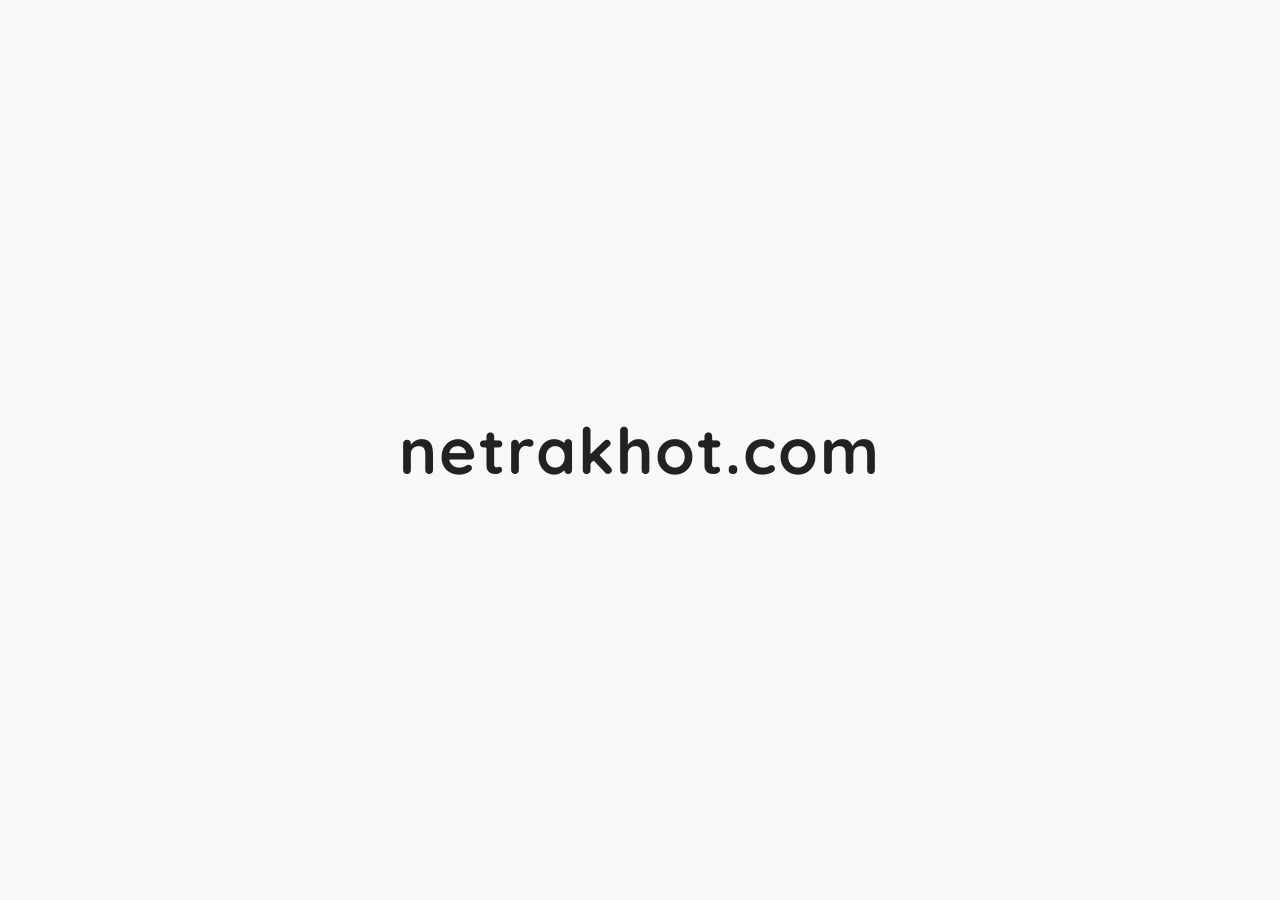
==== docs/index.html @ ef6ec87a "Site down temporarily" ====
<!DOCTYPE html>
<html lang="en">
<head>
<meta charset="UTF-8" />
<meta name="viewport" content="width=device-width, initial-scale=1.0" />
<title>netrakhot.com</title>

<!-- Import Quicksand font with extra-bold weight -->
<link href="https://fonts.googleapis.com/css2?family=Quicksand:wght@700&display=swap" rel="stylesheet">

<style>
body {
  display: flex;
  justify-content: center;   /* center horizontally */
  align-items: center;       /* center vertically */
  height: 100vh;             /* full viewport height */
  margin: 0;
  font-family: 'Quicksand', sans-serif;
  background-color: #f8f8f8;
}

h1 {
  font-size: 4rem;        /* large text */
  font-weight: 700;       /* very bold */
  color: #222;            /* strong dark gray */
  letter-spacing: 0.03em; /* slight spacing for balance */
}
</style>
</head>

<body>
  <h1>netrakhot.com</h1>
</body>
</html>
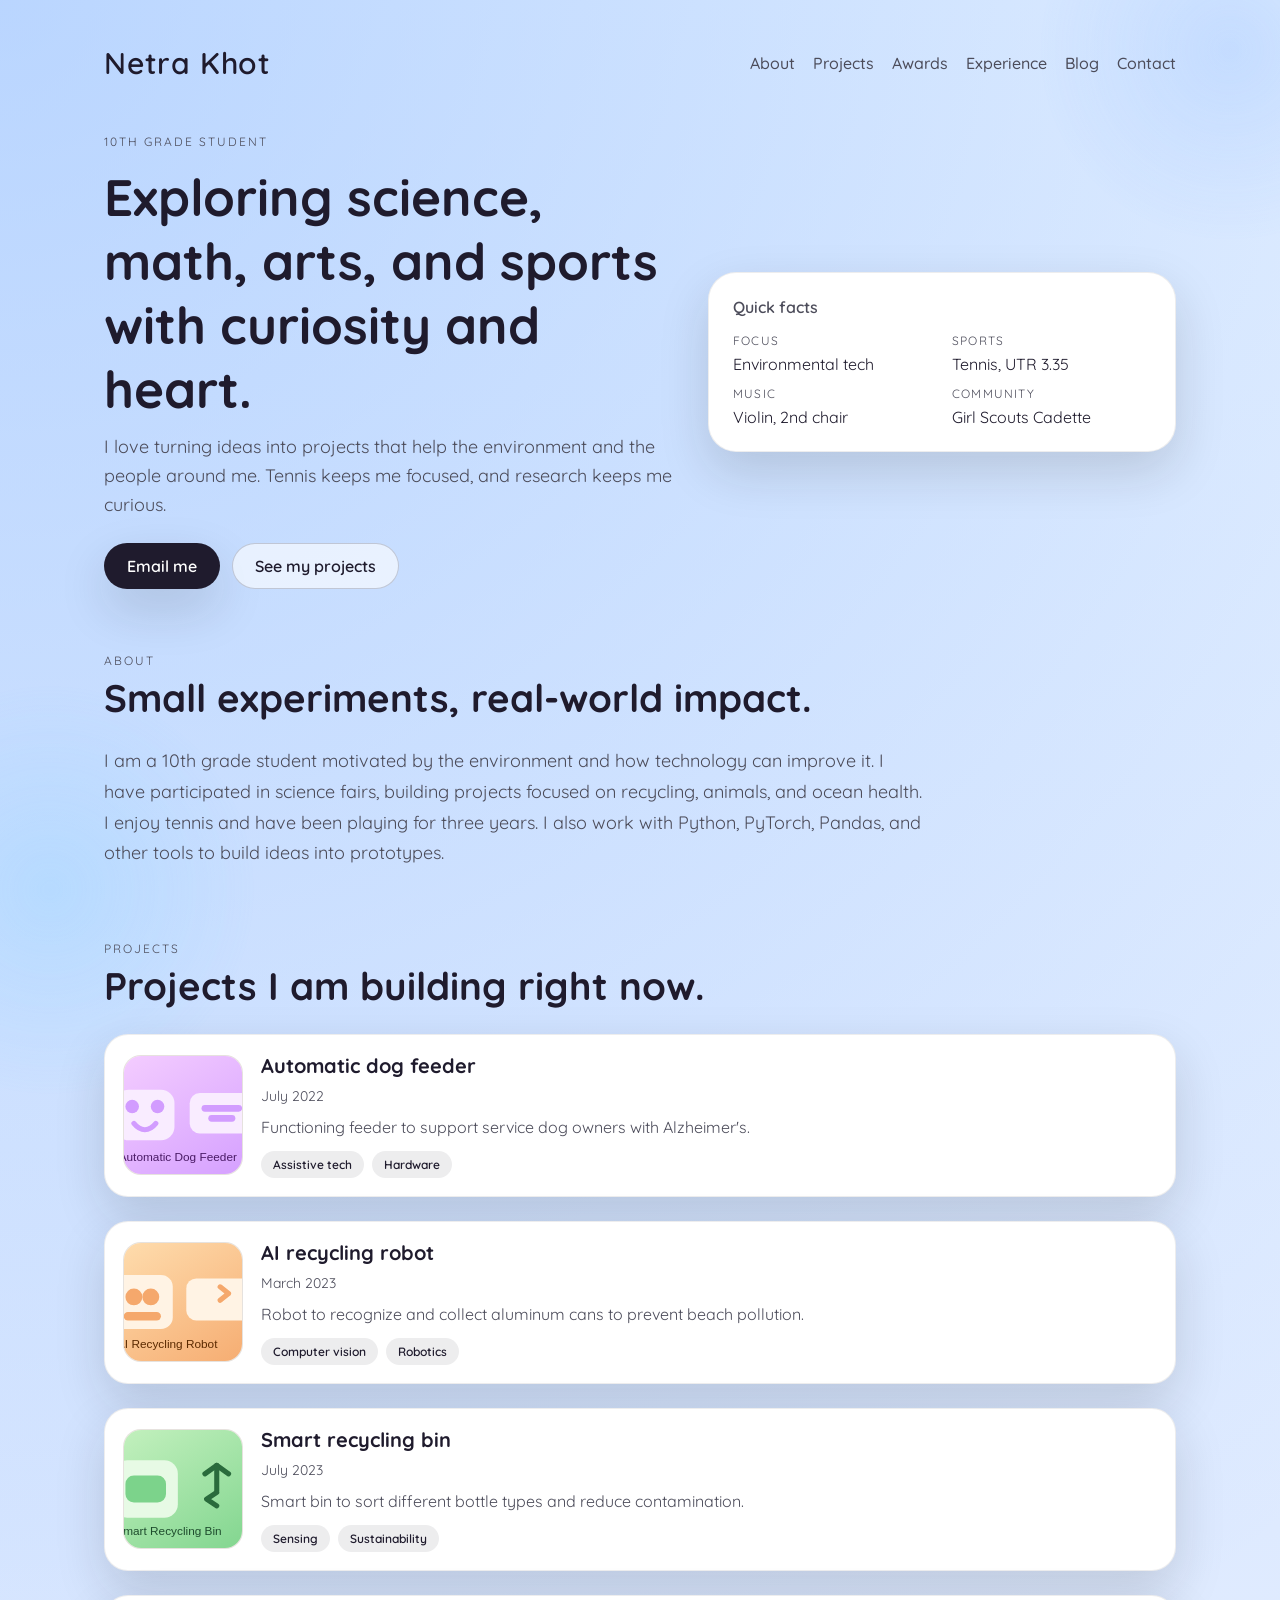
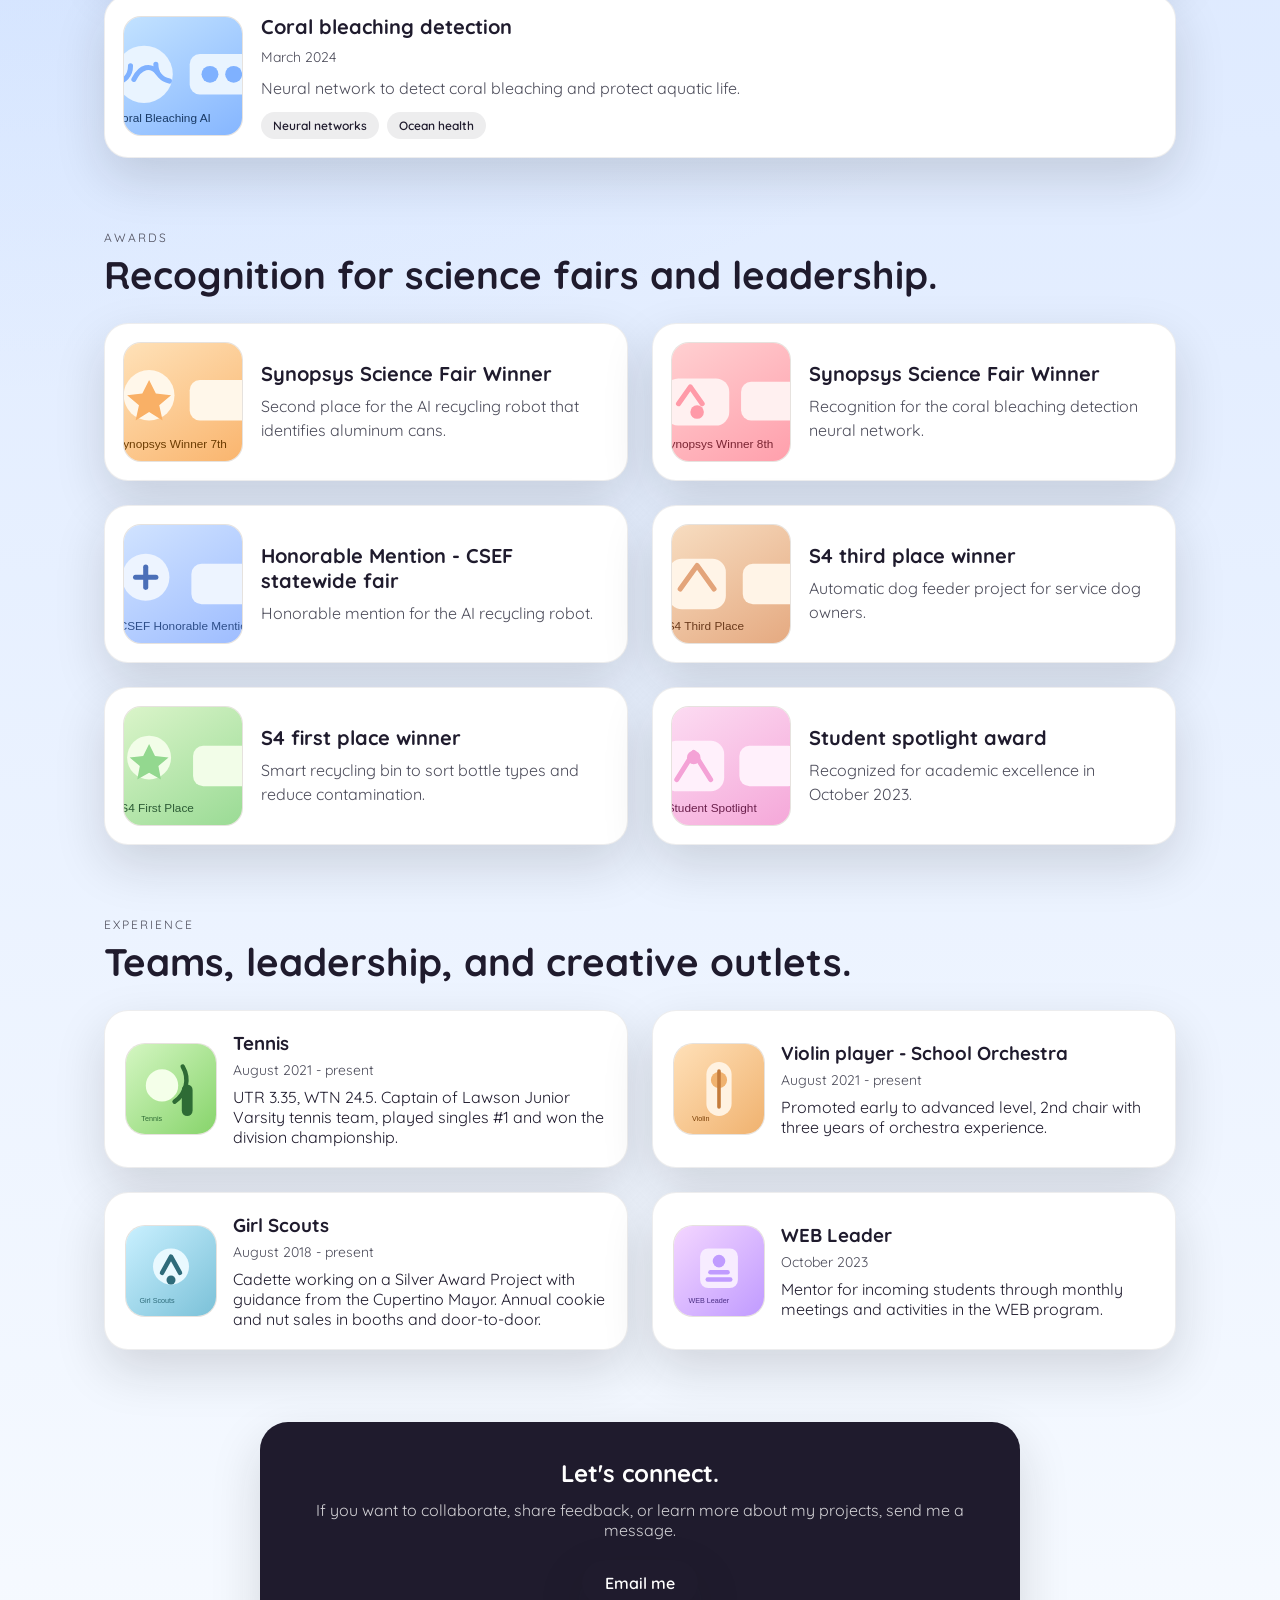
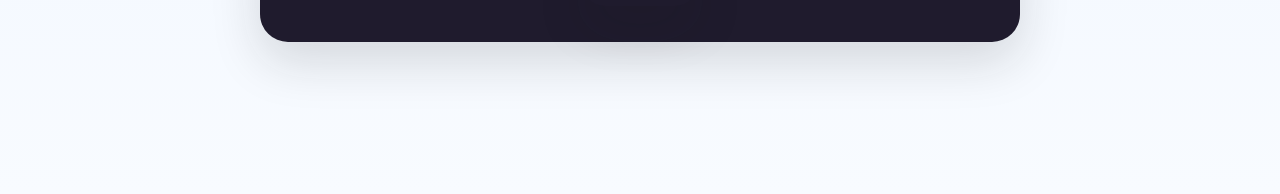
==== commit fd07fc50: "Version 1" ====
--- a/docs/index.html
+++ b/docs/index.html
@@ -1,34 +1,227 @@
 <!DOCTYPE html>
 <html lang="en">
 <head>
-<meta charset="UTF-8" />
-<meta name="viewport" content="width=device-width, initial-scale=1.0" />
-<title>netrakhot.com</title>
-
-<!-- Import Quicksand font with extra-bold weight -->
-<link href="https://fonts.googleapis.com/css2?family=Quicksand:wght@700&display=swap" rel="stylesheet">
-
-<style>
-body {
-  display: flex;
-  justify-content: center;   /* center horizontally */
-  align-items: center;       /* center vertically */
-  height: 100vh;             /* full viewport height */
-  margin: 0;
-  font-family: 'Quicksand', sans-serif;
-  background-color: #f8f8f8;
-}
-
-h1 {
-  font-size: 4rem;        /* large text */
-  font-weight: 700;       /* very bold */
-  color: #222;            /* strong dark gray */
-  letter-spacing: 0.03em; /* slight spacing for balance */
-}
-</style>
+  <meta charset="UTF-8">
+  <meta name="viewport" content="width=device-width, initial-scale=1.0">
+  <meta name="description" content="Netra Khot personal website with projects, awards, and experiences.">
+  <title>Netra Khot</title>
+  <link rel="icon" type="image/svg+xml" href="data:image/svg+xml,%3Csvg xmlns='http://www.w3.org/2000/svg' width='16' height='16' viewBox='0 0 16 16'%3E%3Crect width='16' height='16' fill='%23000000'/%3E%3Ctext x='2' y='12' font-size='12' fill='%23ffffff'%3ENK%3C/text%3E%3C/svg%3E">
+  <link rel="preconnect" href="https://fonts.googleapis.com">
+  <link rel="preconnect" href="https://fonts.gstatic.com" crossorigin>
+  <link href="https://fonts.googleapis.com/css2?family=Quicksand:wght@400;500;600&display=swap" rel="stylesheet">
+  <link rel="stylesheet" href="css/styles.css">
 </head>
-
 <body>
-  <h1>netrakhot.com</h1>
+  <div class="page">
+    <nav class="top-nav">
+      <div class="logo">Netra Khot</div>
+      <div class="nav-links">
+        <a href="#about">About</a>
+        <a href="#projects">Projects</a>
+        <a href="#awards">Awards</a>
+        <a href="#experience">Experience</a>
+        <a href="blog.html">Blog</a>
+        <a href="#contact">Contact</a>
+      </div>
+    </nav>
+
+    <header class="hero" id="top">
+      <div class="hero-content">
+        <p class="eyebrow">10th grade student</p>
+        <h1>Exploring science, math, arts, and sports with curiosity and heart.</h1>
+        <p class="subtitle">I love turning ideas into projects that help the environment and the people around me. Tennis keeps me focused, and research keeps me curious.</p>
+        <div class="hero-actions">
+          <a class="button primary" href="https://mail.google.com/mail/?view=cm&fs=1&to=netraqua@gmail.com" target="_blank" rel="noreferrer">Email me</a>
+          <a class="button ghost" href="#projects">See my projects</a>
+        </div>
+      </div>
+      <div class="hero-card reveal" style="--delay: 0.1s;">
+        <p class="hero-card-title">Quick facts</p>
+        <div class="hero-card-grid">
+          <div>
+            <p class="label">Focus</p>
+            <p>Environmental tech</p>
+          </div>
+          <div>
+            <p class="label">Sports</p>
+            <p>Tennis, UTR 3.35</p>
+          </div>
+          <div>
+            <p class="label">Music</p>
+            <p>Violin, 2nd chair</p>
+          </div>
+          <div>
+            <p class="label">Community</p>
+            <p>Girl Scouts Cadette</p>
+          </div>
+        </div>
+      </div>
+    </header>
+
+    <section id="about" class="section">
+      <div class="section-header">
+        <p class="section-kicker">About</p>
+        <h2>Small experiments, real-world impact.</h2>
+      </div>
+      <p class="section-body">I am a 10th grade student motivated by the environment and how technology can improve it. I have participated in science fairs, building projects focused on recycling, animals, and ocean health. I enjoy tennis and have been playing for three years. I also work with Python, PyTorch, Pandas, and other tools to build ideas into prototypes.</p>
+    </section>
+
+    <section id="projects" class="section">
+      <div class="section-header">
+        <p class="section-kicker">Projects</p>
+        <h2>Projects I am building right now.</h2>
+      </div>
+      <div class="grid-2 projects-grid">
+        <article class="media-card reveal" style="--delay: 0.1s;">
+          <img src="images/project-dog-feeder.svg" alt="Illustration of an automatic dog feeder project">
+          <div>
+            <h3>Automatic dog feeder</h3>
+            <p class="muted">July 2022</p>
+            <p>Functioning feeder to support service dog owners with Alzheimer's.</p>
+            <div class="tags">
+              <span class="tag">Assistive tech</span>
+              <span class="tag">Hardware</span>
+            </div>
+          </div>
+        </article>
+        <article class="media-card reveal" style="--delay: 0.2s;">
+          <img src="images/project-recycling-robot.svg" alt="Illustration of an AI recycling robot project">
+          <div>
+            <h3>AI recycling robot</h3>
+            <p class="muted">March 2023</p>
+            <p>Robot to recognize and collect aluminum cans to prevent beach pollution.</p>
+            <div class="tags">
+              <span class="tag">Computer vision</span>
+              <span class="tag">Robotics</span>
+            </div>
+          </div>
+        </article>
+        <article class="media-card reveal" style="--delay: 0.3s;">
+          <img src="images/project-smart-recycling.svg" alt="Illustration of a smart recycling bin project">
+          <div>
+            <h3>Smart recycling bin</h3>
+            <p class="muted">July 2023</p>
+            <p>Smart bin to sort different bottle types and reduce contamination.</p>
+            <div class="tags">
+              <span class="tag">Sensing</span>
+              <span class="tag">Sustainability</span>
+            </div>
+          </div>
+        </article>
+        <article class="media-card reveal" style="--delay: 0.4s;">
+          <img src="images/project-coral-bleaching.svg" alt="Illustration of coral bleaching detection project">
+          <div>
+            <h3>Coral bleaching detection</h3>
+            <p class="muted">March 2024</p>
+            <p>Neural network to detect coral bleaching and protect aquatic life.</p>
+            <div class="tags">
+              <span class="tag">Neural networks</span>
+              <span class="tag">Ocean health</span>
+            </div>
+          </div>
+        </article>
+      </div>
+    </section>
+
+    <section id="awards" class="section">
+      <div class="section-header">
+        <p class="section-kicker">Awards</p>
+        <h2>Recognition for science fairs and leadership.</h2>
+      </div>
+      <div class="grid-2">
+        <article class="media-card reveal" style="--delay: 0.1s;">
+          <img src="images/award-synopsys-7.svg" alt="Illustration of Synopsys Science Fair award">
+          <div>
+            <h3>Synopsys Science Fair Winner</h3>
+            <p>Second place for the AI recycling robot that identifies aluminum cans.</p>
+          </div>
+        </article>
+        <article class="media-card reveal" style="--delay: 0.2s;">
+          <img src="images/award-synopsys-8.svg" alt="Illustration of Synopsys Science Fair award">
+          <div>
+            <h3>Synopsys Science Fair Winner</h3>
+            <p>Recognition for the coral bleaching detection neural network.</p>
+          </div>
+        </article>
+        <article class="media-card reveal" style="--delay: 0.3s;">
+          <img src="images/award-csef.svg" alt="Illustration of CSEF honorable mention award">
+          <div>
+            <h3>Honorable Mention - CSEF statewide fair</h3>
+            <p>Honorable mention for the AI recycling robot.</p>
+          </div>
+        </article>
+        <article class="media-card reveal" style="--delay: 0.4s;">
+          <img src="images/award-s4-third.svg" alt="Illustration of S4 third place award">
+          <div>
+            <h3>S4 third place winner</h3>
+            <p>Automatic dog feeder project for service dog owners.</p>
+          </div>
+        </article>
+        <article class="media-card reveal" style="--delay: 0.5s;">
+          <img src="images/award-s4-first.svg" alt="Illustration of S4 first place award">
+          <div>
+            <h3>S4 first place winner</h3>
+            <p>Smart recycling bin to sort bottle types and reduce contamination.</p>
+          </div>
+        </article>
+        <article class="media-card reveal" style="--delay: 0.6s;">
+          <img src="images/award-spotlight.svg" alt="Illustration of student spotlight award">
+          <div>
+            <h3>Student spotlight award</h3>
+            <p>Recognized for academic excellence in October 2023.</p>
+          </div>
+        </article>
+      </div>
+    </section>
+
+    <section id="experience" class="section">
+      <div class="section-header">
+        <p class="section-kicker">Experience</p>
+        <h2>Teams, leadership, and creative outlets.</h2>
+      </div>
+      <div class="experience-grid">
+        <article class="experience-card reveal" style="--delay: 0.1s;">
+          <img src="images/exp-tennis.svg" alt="Illustration of tennis experience">
+          <div>
+            <h3>Tennis</h3>
+            <p class="muted">August 2021 - present</p>
+            <p>UTR 3.35, WTN 24.5. Captain of Lawson Junior Varsity tennis team, played singles #1 and won the division championship.</p>
+          </div>
+        </article>
+        <article class="experience-card reveal" style="--delay: 0.2s;">
+          <img src="images/exp-violin.svg" alt="Illustration of violin experience">
+          <div>
+            <h3>Violin player - School Orchestra</h3>
+            <p class="muted">August 2021 - present</p>
+            <p>Promoted early to advanced level, 2nd chair with three years of orchestra experience.</p>
+          </div>
+        </article>
+        <article class="experience-card reveal" style="--delay: 0.3s;">
+          <img src="images/exp-girl-scouts.svg" alt="Illustration of Girl Scouts experience">
+          <div>
+            <h3>Girl Scouts</h3>
+            <p class="muted">August 2018 - present</p>
+            <p>Cadette working on a Silver Award Project with guidance from the Cupertino Mayor. Annual cookie and nut sales in booths and door-to-door.</p>
+          </div>
+        </article>
+        <article class="experience-card reveal" style="--delay: 0.4s;">
+          <img src="images/exp-web-leader.svg" alt="Illustration of WEB Leader experience">
+          <div>
+            <h3>WEB Leader</h3>
+            <p class="muted">October 2023</p>
+            <p>Mentor for incoming students through monthly meetings and activities in the WEB program.</p>
+          </div>
+        </article>
+      </div>
+    </section>
+
+    <section id="contact" class="section contact">
+      <div class="contact-card reveal" style="--delay: 0.1s;">
+        <h2>Let's connect.</h2>
+        <p>If you want to collaborate, share feedback, or learn more about my projects, send me a message.</p>
+        <a class="button primary" href="https://mail.google.com/mail/?view=cm&fs=1&to=netraqua@gmail.com" target="_blank" rel="noreferrer">Email me</a>
+      </div>
+    </section>
+  </div>
 </body>
 </html>
--- a/docs/css/styles.css
+++ b/docs/css/styles.css
@@ -0,0 +1,430 @@
+:root {
+  --cream: #f8f3ea;
+  --peach: #f6cba0;
+  --sky: #9bc4ff;
+  --deep: #1f1b2d;
+  --ink: #1a1a1a;
+  --slate: #4c4c5a;
+  --white: #ffffff;
+  --shadow: 0 20px 50px rgba(26, 26, 26, 0.15);
+}
+
+* {
+  box-sizing: border-box;
+  margin: 0;
+  padding: 0;
+}
+
+body {
+  font-family: "Quicksand", "Trebuchet MS", sans-serif;
+  background: radial-gradient(circle at top left, rgba(122, 174, 255, 0.45), transparent 55%),
+    linear-gradient(180deg, #eef6ff 0%, #deeaff 45%, #f8fbff 100%);
+  color: var(--deep);
+  min-height: 100vh;
+}
+
+body::before,
+body::after {
+  content: "";
+  position: fixed;
+  width: 420px;
+  height: 420px;
+  border-radius: 50%;
+  z-index: -1;
+  filter: blur(0px);
+  opacity: 0.3;
+}
+
+body::before {
+  top: -160px;
+  right: -160px;
+  background: radial-gradient(circle, rgba(122, 174, 255, 0.7), transparent 65%);
+}
+
+body::after {
+  bottom: -200px;
+  left: -160px;
+  background: radial-gradient(circle, rgba(112, 204, 255, 0.7), transparent 70%);
+}
+
+.page {
+  max-width: 1120px;
+  margin: 0 auto;
+  padding: 32px 24px 80px;
+}
+
+.top-nav {
+  display: flex;
+  align-items: center;
+  justify-content: space-between;
+  margin-bottom: 40px;
+  padding: 12px 0;
+}
+
+.logo {
+  font-family: "Quicksand", "Trebuchet MS", sans-serif;
+  font-size: 30px;
+  font-weight: 600;
+  letter-spacing: 0.8px;
+}
+
+.nav-links {
+  display: flex;
+  gap: 18px;
+  flex-wrap: wrap;
+}
+
+.nav-links a {
+  color: var(--slate);
+  text-decoration: none;
+  font-weight: 500;
+  transition: color 0.2s ease;
+}
+
+.nav-links a:hover {
+  color: var(--deep);
+}
+
+.hero {
+  display: grid;
+  grid-template-columns: minmax(0, 1.1fr) minmax(0, 0.9fr);
+  gap: 32px;
+  align-items: center;
+  margin-bottom: 64px;
+}
+
+.hero-content h1 {
+  font-family: "Quicksand", "Trebuchet MS", sans-serif;
+  font-size: clamp(2.5rem, 4vw, 3.4rem);
+  margin: 16px 0 12px;
+  color: var(--deep);
+}
+
+.eyebrow {
+  text-transform: uppercase;
+  letter-spacing: 2px;
+  font-size: 12px;
+  color: var(--slate);
+}
+
+.subtitle {
+  font-size: 18px;
+  line-height: 1.6;
+  color: var(--slate);
+  margin-bottom: 24px;
+}
+
+.hero-actions {
+  display: flex;
+  gap: 12px;
+  flex-wrap: wrap;
+}
+
+.button {
+  display: inline-flex;
+  align-items: center;
+  justify-content: center;
+  border-radius: 999px;
+  padding: 12px 22px;
+  text-decoration: none;
+  font-weight: 600;
+  border: 1px solid transparent;
+  transition: transform 0.2s ease, box-shadow 0.2s ease;
+}
+
+.button.primary {
+  background: var(--deep);
+  color: var(--white);
+  box-shadow: var(--shadow);
+}
+
+.button.ghost {
+  border-color: rgba(31, 27, 45, 0.2);
+  color: var(--deep);
+  background: rgba(255, 255, 255, 0.6);
+}
+
+.button:hover {
+  transform: translateY(-2px);
+}
+
+.hero-card {
+  background: var(--white);
+  border-radius: 28px;
+  padding: 24px;
+  box-shadow: var(--shadow);
+  border: 1px solid rgba(31, 27, 45, 0.08);
+}
+
+.hero-card-title {
+  font-weight: 600;
+  margin-bottom: 16px;
+  color: var(--slate);
+}
+
+.hero-card-grid {
+  display: grid;
+  grid-template-columns: repeat(2, minmax(0, 1fr));
+  gap: 12px 20px;
+}
+
+.label {
+  font-size: 12px;
+  text-transform: uppercase;
+  letter-spacing: 1.2px;
+  color: var(--slate);
+  margin-bottom: 6px;
+}
+
+.section {
+  margin-bottom: 72px;
+}
+
+.section-header {
+  margin-bottom: 24px;
+}
+
+.section-kicker {
+  text-transform: uppercase;
+  letter-spacing: 2px;
+  font-size: 12px;
+  color: var(--slate);
+  margin-bottom: 6px;
+}
+
+.section-header h2 {
+  font-family: "Quicksand", "Trebuchet MS", sans-serif;
+  font-size: clamp(2rem, 3vw, 2.6rem);
+}
+
+.section-body {
+  font-size: 18px;
+  line-height: 1.7;
+  color: var(--slate);
+  max-width: 820px;
+}
+
+.grid-2 {
+  display: grid;
+  grid-template-columns: repeat(2, minmax(0, 1fr));
+  gap: 24px;
+}
+
+.projects-grid {
+  grid-template-columns: 1fr;
+}
+
+.media-card {
+  background: var(--white);
+  border-radius: 24px;
+  padding: 18px;
+  display: grid;
+  grid-template-columns: 120px minmax(0, 1fr);
+  gap: 18px;
+  align-items: center;
+  box-shadow: var(--shadow);
+  border: 1px solid rgba(31, 27, 45, 0.08);
+}
+
+.media-card img {
+  width: 120px;
+  height: 120px;
+  border-radius: 18px;
+  object-fit: cover;
+  border: 1px solid rgba(31, 27, 45, 0.1);
+  background: #fdf9f3;
+}
+
+.media-card h3 {
+  margin-bottom: 8px;
+  font-size: 20px;
+}
+
+.media-card p {
+  color: var(--slate);
+  line-height: 1.5;
+}
+
+.tags {
+  display: flex;
+  flex-wrap: wrap;
+  gap: 8px;
+  margin-top: 12px;
+}
+
+.tag {
+  padding: 6px 12px;
+  border-radius: 999px;
+  background: rgba(31, 27, 45, 0.08);
+  font-size: 12px;
+  font-weight: 600;
+  color: var(--deep);
+}
+
+.experience-grid {
+  display: grid;
+  grid-template-columns: repeat(2, minmax(0, 1fr));
+  gap: 24px;
+}
+
+.experience-card {
+  background: var(--white);
+  border-radius: 24px;
+  padding: 20px;
+  display: grid;
+  grid-template-columns: 92px minmax(0, 1fr);
+  gap: 16px;
+  align-items: center;
+  box-shadow: var(--shadow);
+  border: 1px solid rgba(31, 27, 45, 0.08);
+}
+
+.experience-card img {
+  width: 92px;
+  height: 92px;
+  border-radius: 20px;
+  object-fit: cover;
+  background: #fdf9f3;
+  border: 1px solid rgba(31, 27, 45, 0.1);
+}
+
+.experience-card h3 {
+  margin-bottom: 6px;
+}
+
+.muted {
+  color: var(--slate);
+  font-size: 14px;
+  margin-bottom: 8px;
+}
+
+.contact {
+  display: flex;
+  justify-content: center;
+}
+
+.contact-card {
+  background: var(--deep);
+  color: var(--white);
+  padding: 36px;
+  border-radius: 28px;
+  max-width: 760px;
+  text-align: center;
+  box-shadow: var(--shadow);
+}
+
+.contact-card p {
+  color: rgba(255, 255, 255, 0.8);
+  margin: 12px 0 20px;
+}
+
+.blog-hero {
+  background: var(--white);
+  border-radius: 28px;
+  padding: 32px;
+  box-shadow: var(--shadow);
+  border: 1px solid rgba(31, 27, 45, 0.08);
+  margin-bottom: 48px;
+}
+
+.blog-list {
+  display: grid;
+  gap: 20px;
+}
+
+.blog-card {
+  background: var(--white);
+  border-radius: 20px;
+  padding: 22px;
+  border: 1px solid rgba(31, 27, 45, 0.08);
+  box-shadow: var(--shadow);
+}
+
+.blog-date {
+  font-size: 13px;
+  text-transform: uppercase;
+  letter-spacing: 1.6px;
+  color: var(--slate);
+  margin-bottom: 8px;
+}
+
+.blog-card pre {
+  background: #131118;
+  color: #f5f2ff;
+  border-radius: 14px;
+  padding: 14px 16px;
+  font-size: 14px;
+  line-height: 1.6;
+  overflow-x: auto;
+  margin-top: 12px;
+}
+
+.blog-card code {
+  font-family: "Courier New", Courier, monospace;
+}
+
+.blog-image {
+  width: 250px;
+  height: auto;
+  border-radius: 18px;
+  margin: 14px auto;
+  border: 1px solid rgba(31, 27, 45, 0.12);
+  box-shadow: var(--shadow);
+  display: block;
+}
+
+.reveal {
+  opacity: 0;
+  transform: translateY(12px);
+  animation: fadeUp 0.8s ease forwards;
+  animation-delay: var(--delay, 0s);
+}
+
+@keyframes fadeUp {
+  from {
+    opacity: 0;
+    transform: translateY(12px);
+  }
+  to {
+    opacity: 1;
+    transform: translateY(0);
+  }
+}
+
+@media (max-width: 960px) {
+  .hero {
+    grid-template-columns: 1fr;
+  }
+
+  .grid-2,
+  .experience-grid {
+    grid-template-columns: 1fr;
+  }
+}
+
+@media (max-width: 640px) {
+  .top-nav {
+    flex-direction: column;
+    align-items: flex-start;
+    gap: 12px;
+  }
+
+  .nav-links {
+    gap: 12px;
+  }
+
+  .media-card,
+  .experience-card {
+    grid-template-columns: 1fr;
+  }
+
+  .media-card img,
+  .experience-card img {
+    width: 100%;
+    height: 180px;
+  }
+
+  .hero-card-grid {
+    grid-template-columns: 1fr;
+  }
+}
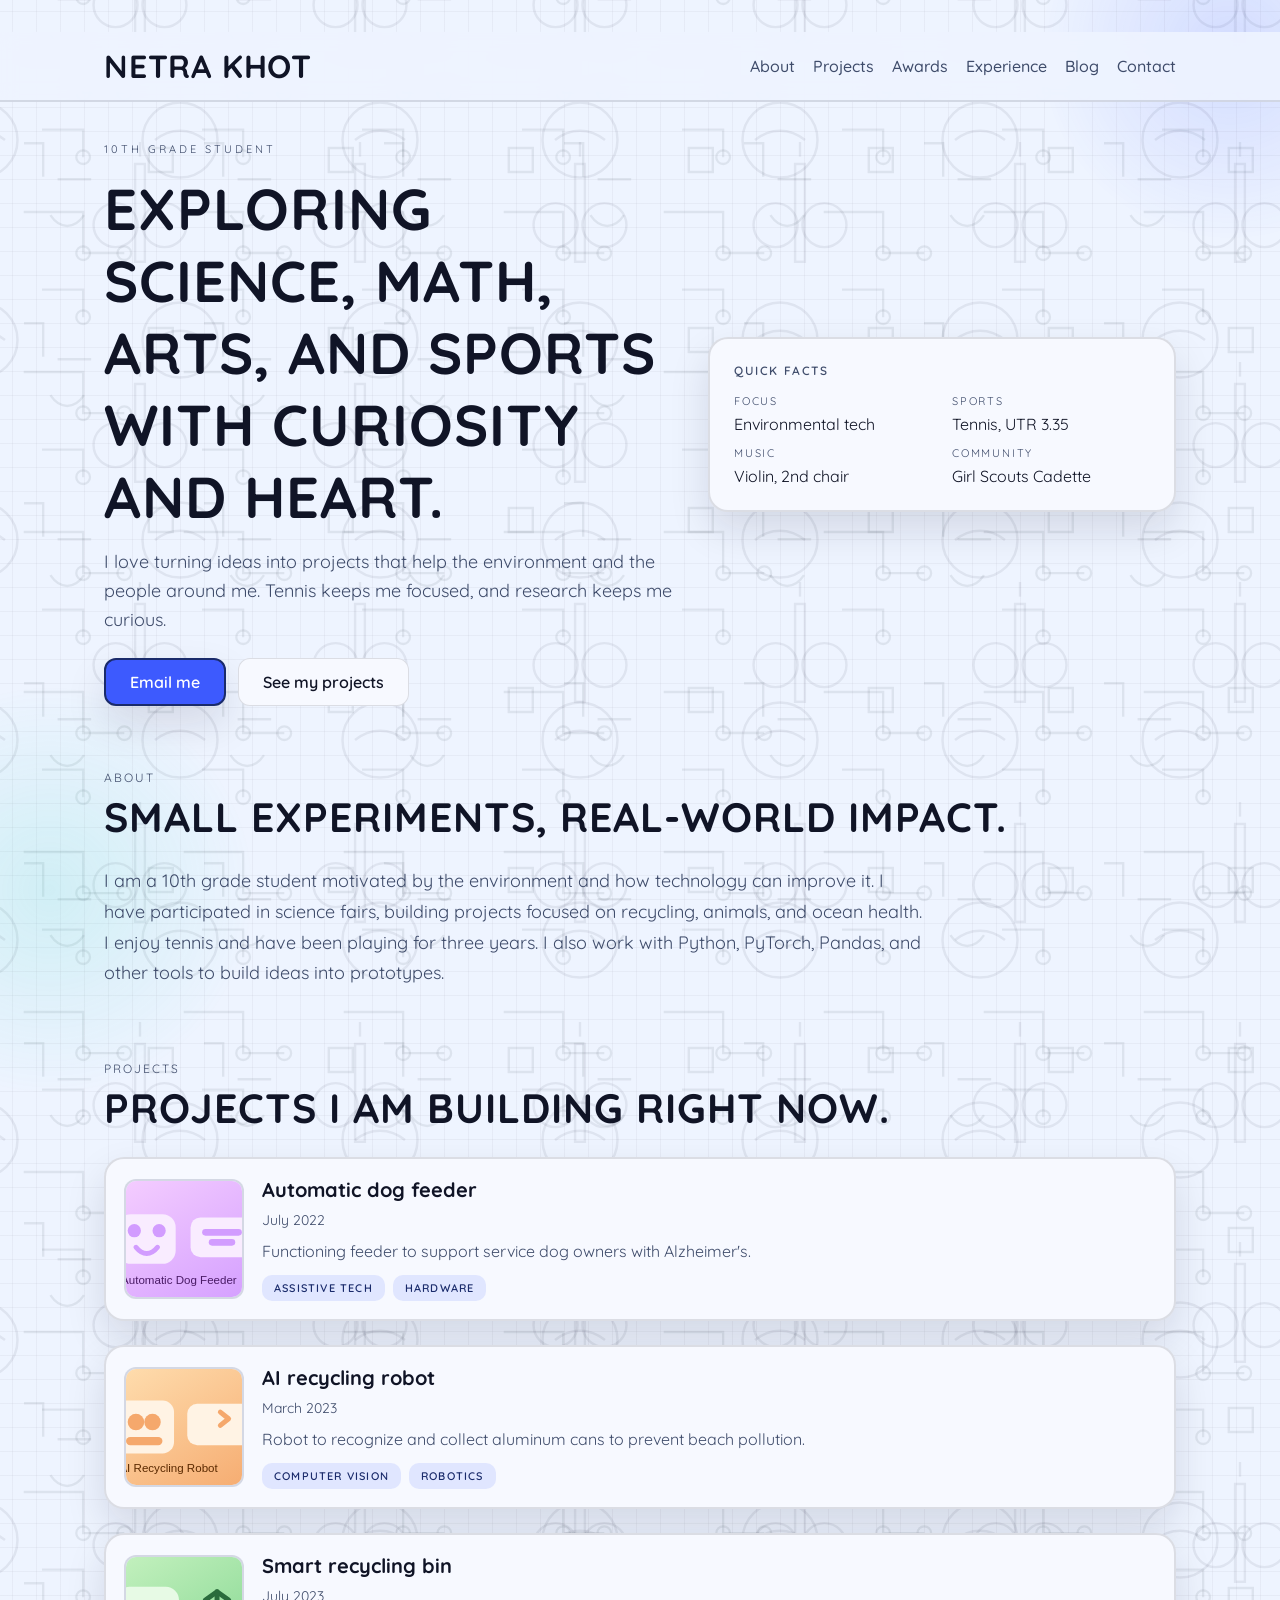
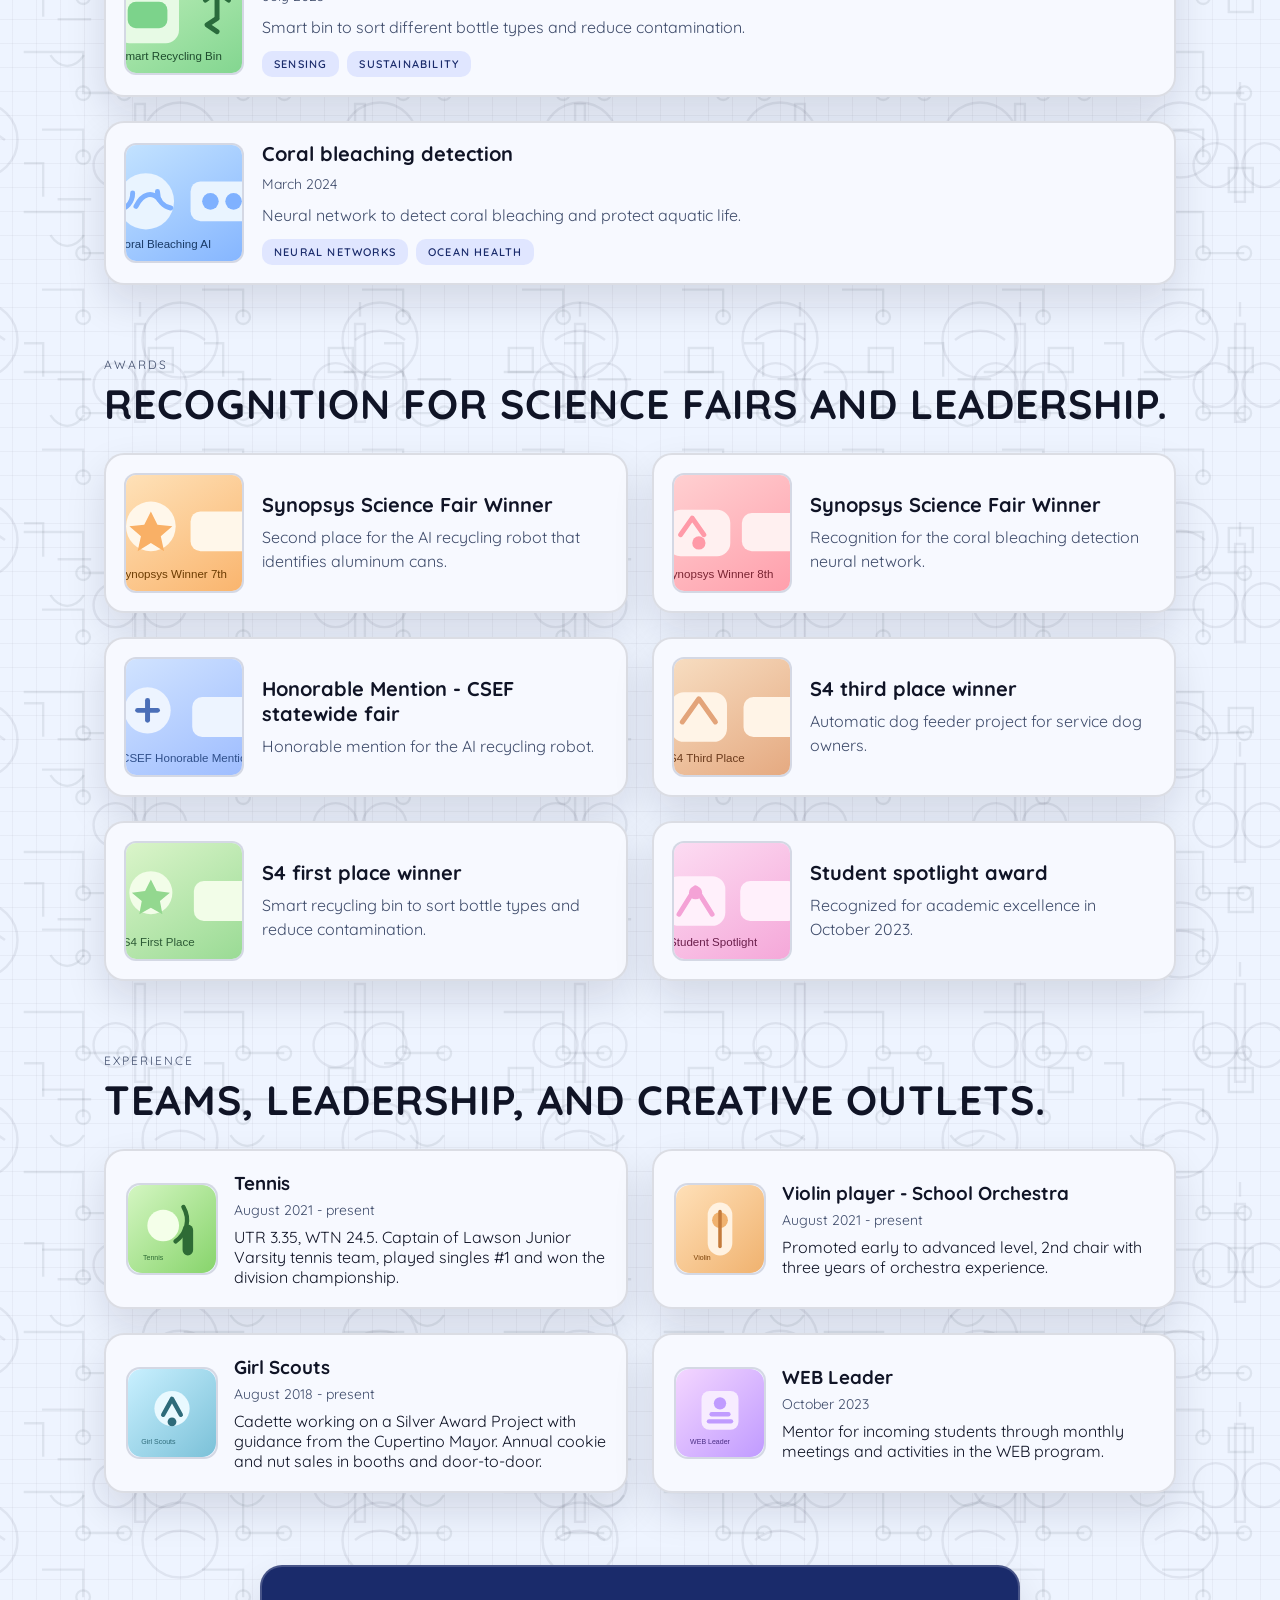
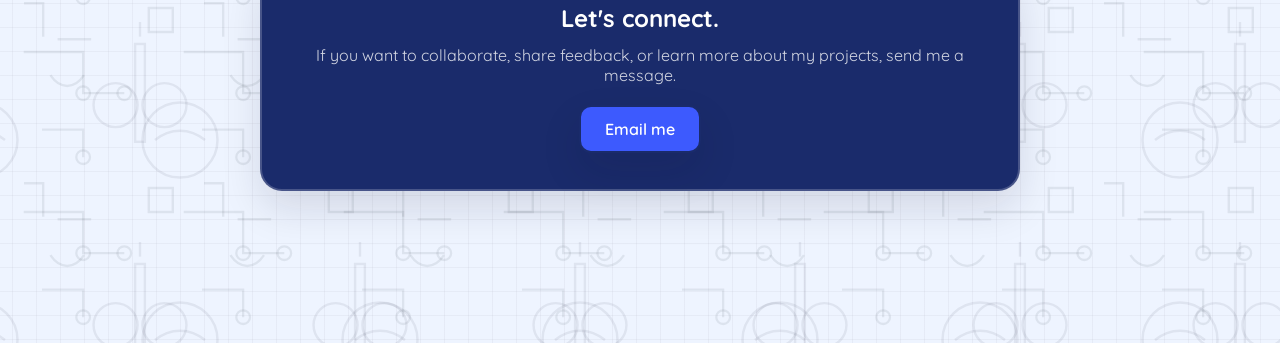
==== commit 860ea34f: "Version 2" ====
--- a/docs/index.html
+++ b/docs/index.html
@@ -14,14 +14,16 @@
 <body>
   <div class="page">
     <nav class="top-nav">
-      <div class="logo">Netra Khot</div>
-      <div class="nav-links">
-        <a href="#about">About</a>
-        <a href="#projects">Projects</a>
-        <a href="#awards">Awards</a>
-        <a href="#experience">Experience</a>
-        <a href="blog.html">Blog</a>
-        <a href="#contact">Contact</a>
+      <div class="top-nav-inner">
+        <div class="logo"><a href="index.html">Netra Khot</a></div>
+        <div class="nav-links">
+          <a href="#about">About</a>
+          <a href="#projects">Projects</a>
+          <a href="#awards">Awards</a>
+          <a href="#experience">Experience</a>
+          <a href="blog.html">Blog</a>
+          <a href="#contact">Contact</a>
+        </div>
       </div>
     </nav>
 
--- a/docs/css/styles.css
+++ b/docs/css/styles.css
@@ -1,12 +1,15 @@
 :root {
-  --cream: #f8f3ea;
-  --peach: #f6cba0;
-  --sky: #9bc4ff;
-  --deep: #1f1b2d;
-  --ink: #1a1a1a;
-  --slate: #4c4c5a;
+  --bg: #eef4ff;
+  --panel: #f7f9ff;
+  --accent: #3d5afe;
+  --accent-strong: #1a2b6b;
+  --accent-soft: #b1c6ff;
+  --signal: #2dd4bf;
+  --ink: #101426;
+  --slate: #3f4c6b;
   --white: #ffffff;
-  --shadow: 0 20px 50px rgba(26, 26, 26, 0.15);
+  --shadow: 0 18px 40px rgba(16, 20, 38, 0.12);
+  --line: rgba(16, 20, 38, 0.12);
 }
 
 * {
@@ -17,9 +20,17 @@
 
 body {
   font-family: "Quicksand", "Trebuchet MS", sans-serif;
-  background: radial-gradient(circle at top left, rgba(122, 174, 255, 0.45), transparent 55%),
-    linear-gradient(180deg, #eef6ff 0%, #deeaff 45%, #f8fbff 100%);
-  color: var(--deep);
+  background-color: var(--bg);
+  background-image:
+    url("data:image/svg+xml,%3Csvg xmlns='http://www.w3.org/2000/svg' width='140' height='140' viewBox='0 0 140 140' fill='none' stroke='%23101426' stroke-opacity='0.08' stroke-width='2'%3E%3Cpath d='M12 28h52v36h36'/%3E%3Cpath d='M28 96h36v24'/%3E%3Ccircle cx='64' cy='64' r='6'/%3E%3Ccircle cx='100' cy='64' r='6'/%3E%3Ccircle cx='64' cy='120' r='6'/%3E%3C/svg%3E"),
+    url("data:image/svg+xml,%3Csvg xmlns='http://www.w3.org/2000/svg' width='160' height='160' viewBox='0 0 160 160' fill='none' stroke='%23101426' stroke-opacity='0.07' stroke-width='2'%3E%3Ccircle cx='80' cy='80' r='30'/%3E%3Cpath d='M60 80c12-10 28-10 40 0'/%3E%3C/svg%3E"),
+    url("data:image/svg+xml,%3Csvg xmlns='http://www.w3.org/2000/svg' width='180' height='180' viewBox='0 0 180 180' fill='none' stroke='%23101426' stroke-opacity='0.07' stroke-width='2'%3E%3Ccircle cx='70' cy='86' r='18'/%3E%3Ccircle cx='110' cy='86' r='18'/%3E%3Crect x='86' y='36' width='8' height='80'/%3E%3Cpath d='M90 30v-12'/%3E%3C/svg%3E"),
+    url("data:image/svg+xml,%3Csvg xmlns='http://www.w3.org/2000/svg' width='150' height='150' viewBox='0 0 150 150' fill='none' stroke='%23101426' stroke-opacity='0.08' stroke-width='2'%3E%3Cpath d='M24 40h20v20H24z'/%3E%3Cpath d='M70 36h16v28'/%3E%3Cpath d='M98 66h28'/%3E%3Cpath d='M92 96c8 12 20 12 28 0'/%3E%3C/svg%3E"),
+    linear-gradient(0deg, transparent 24%, rgba(16, 20, 38, 0.04) 25%, rgba(16, 20, 38, 0.04) 26%, transparent 27%, transparent 74%, rgba(16, 20, 38, 0.04) 75%, rgba(16, 20, 38, 0.04) 76%, transparent 77%, transparent),
+    linear-gradient(90deg, transparent 24%, rgba(16, 20, 38, 0.04) 25%, rgba(16, 20, 38, 0.04) 26%, transparent 27%, transparent 74%, rgba(16, 20, 38, 0.04) 75%, rgba(16, 20, 38, 0.04) 76%, transparent 77%, transparent);
+  background-size: 160px 160px, 200px 200px, 220px 220px, 180px 180px, 48px 48px, 48px 48px;
+  background-position: 10px 20px, 80px 40px, 30px 120px, 120px 100px, 0 0, 0 0;
+  color: var(--ink);
   min-height: 100vh;
 }
 
@@ -29,7 +40,7 @@
   position: fixed;
   width: 420px;
   height: 420px;
-  border-radius: 50%;
+  border-radius: 24%;
   z-index: -1;
   filter: blur(0px);
   opacity: 0.3;
@@ -38,13 +49,13 @@
 body::before {
   top: -160px;
   right: -160px;
-  background: radial-gradient(circle, rgba(122, 174, 255, 0.7), transparent 65%);
+  background: radial-gradient(circle, rgba(61, 90, 254, 0.5), transparent 65%);
 }
 
 body::after {
   bottom: -200px;
   left: -160px;
-  background: radial-gradient(circle, rgba(112, 204, 255, 0.7), transparent 70%);
+  background: radial-gradient(circle, rgba(45, 212, 191, 0.5), transparent 70%);
 }
 
 .page {
@@ -54,18 +65,38 @@
 }
 
 .top-nav {
+  margin-bottom: 40px;
+  padding: 0;
+  position: sticky;
+  top: 0;
+  z-index: 10;
+  background: rgba(238, 244, 255, 0.92);
+  backdrop-filter: blur(8px);
+  border-bottom: 2px solid var(--line);
+  width: 100vw;
+  margin-left: calc(50% - 50vw);
+}
+
+.top-nav-inner {
   display: flex;
   align-items: center;
   justify-content: space-between;
-  margin-bottom: 40px;
-  padding: 12px 0;
+  max-width: 1120px;
+  margin: 0 auto;
+  padding: 14px 24px;
 }
 
 .logo {
   font-family: "Quicksand", "Trebuchet MS", sans-serif;
-  font-size: 30px;
-  font-weight: 600;
+  font-size: 32px;
+  font-weight: 700;
   letter-spacing: 0.8px;
+  text-transform: uppercase;
+}
+
+.logo a {
+  color: var(--ink);
+  text-decoration: none;
 }
 
 .nav-links {
@@ -82,7 +113,7 @@
 }
 
 .nav-links a:hover {
-  color: var(--deep);
+  color: var(--ink);
 }
 
 .hero {
@@ -95,15 +126,17 @@
 
 .hero-content h1 {
   font-family: "Quicksand", "Trebuchet MS", sans-serif;
-  font-size: clamp(2.5rem, 4vw, 3.4rem);
-  margin: 16px 0 12px;
-  color: var(--deep);
+  font-size: clamp(2.6rem, 4.5vw, 3.8rem);
+  margin: 16px 0 16px;
+  color: var(--ink);
+  text-transform: uppercase;
+  letter-spacing: 1px;
 }
 
 .eyebrow {
   text-transform: uppercase;
-  letter-spacing: 2px;
-  font-size: 12px;
+  letter-spacing: 3px;
+  font-size: 11px;
   color: var(--slate);
 }
 
@@ -124,8 +157,8 @@
   display: inline-flex;
   align-items: center;
   justify-content: center;
-  border-radius: 999px;
-  padding: 12px 22px;
+  border-radius: 12px;
+  padding: 12px 24px;
   text-decoration: none;
   font-weight: 600;
   border: 1px solid transparent;
@@ -133,15 +166,16 @@
 }
 
 .button.primary {
-  background: var(--deep);
+  background: var(--accent);
   color: var(--white);
   box-shadow: var(--shadow);
+  border: 2px solid var(--accent-strong);
 }
 
 .button.ghost {
-  border-color: rgba(31, 27, 45, 0.2);
-  color: var(--deep);
-  background: rgba(255, 255, 255, 0.6);
+  border-color: var(--line);
+  color: var(--ink);
+  background: var(--panel);
 }
 
 .button:hover {
@@ -149,17 +183,20 @@
 }
 
 .hero-card {
-  background: var(--white);
-  border-radius: 28px;
+  background: var(--panel);
+  border-radius: 20px;
   padding: 24px;
   box-shadow: var(--shadow);
-  border: 1px solid rgba(31, 27, 45, 0.08);
+  border: 2px solid var(--line);
 }
 
 .hero-card-title {
   font-weight: 600;
   margin-bottom: 16px;
   color: var(--slate);
+  text-transform: uppercase;
+  letter-spacing: 1.6px;
+  font-size: 12px;
 }
 
 .hero-card-grid {
@@ -169,9 +206,9 @@
 }
 
 .label {
-  font-size: 12px;
-  text-transform: uppercase;
-  letter-spacing: 1.2px;
+  font-size: 11px;
+  text-transform: uppercase;
+  letter-spacing: 1.8px;
   color: var(--slate);
   margin-bottom: 6px;
 }
@@ -194,7 +231,9 @@
 
 .section-header h2 {
   font-family: "Quicksand", "Trebuchet MS", sans-serif;
-  font-size: clamp(2rem, 3vw, 2.6rem);
+  font-size: clamp(2rem, 3.2vw, 2.7rem);
+  text-transform: uppercase;
+  letter-spacing: 1px;
 }
 
 .section-body {
@@ -215,24 +254,24 @@
 }
 
 .media-card {
-  background: var(--white);
-  border-radius: 24px;
+  background: var(--panel);
+  border-radius: 20px;
   padding: 18px;
   display: grid;
   grid-template-columns: 120px minmax(0, 1fr);
   gap: 18px;
   align-items: center;
   box-shadow: var(--shadow);
-  border: 1px solid rgba(31, 27, 45, 0.08);
+  border: 2px solid var(--line);
 }
 
 .media-card img {
   width: 120px;
   height: 120px;
-  border-radius: 18px;
+  border-radius: 12px;
   object-fit: cover;
-  border: 1px solid rgba(31, 27, 45, 0.1);
-  background: #fdf9f3;
+  border: 2px solid var(--line);
+  background: #eff4ff;
 }
 
 .media-card h3 {
@@ -254,11 +293,13 @@
 
 .tag {
   padding: 6px 12px;
-  border-radius: 999px;
-  background: rgba(31, 27, 45, 0.08);
-  font-size: 12px;
+  border-radius: 10px;
+  background: rgba(61, 90, 254, 0.12);
+  font-size: 11px;
   font-weight: 600;
-  color: var(--deep);
+  color: var(--accent-strong);
+  text-transform: uppercase;
+  letter-spacing: 1.2px;
 }
 
 .experience-grid {
@@ -268,24 +309,24 @@
 }
 
 .experience-card {
-  background: var(--white);
-  border-radius: 24px;
+  background: var(--panel);
+  border-radius: 20px;
   padding: 20px;
   display: grid;
   grid-template-columns: 92px minmax(0, 1fr);
   gap: 16px;
   align-items: center;
   box-shadow: var(--shadow);
-  border: 1px solid rgba(31, 27, 45, 0.08);
+  border: 2px solid var(--line);
 }
 
 .experience-card img {
   width: 92px;
   height: 92px;
-  border-radius: 20px;
+  border-radius: 14px;
   object-fit: cover;
-  background: #fdf9f3;
-  border: 1px solid rgba(31, 27, 45, 0.1);
+  background: #eff4ff;
+  border: 2px solid var(--line);
 }
 
 .experience-card h3 {
@@ -304,13 +345,14 @@
 }
 
 .contact-card {
-  background: var(--deep);
+  background: var(--accent-strong);
   color: var(--white);
   padding: 36px;
-  border-radius: 28px;
+  border-radius: 22px;
   max-width: 760px;
   text-align: center;
   box-shadow: var(--shadow);
+  border: 2px solid rgba(255, 255, 255, 0.2);
 }
 
 .contact-card p {
@@ -319,11 +361,11 @@
 }
 
 .blog-hero {
-  background: var(--white);
-  border-radius: 28px;
+  background: var(--panel);
+  border-radius: 20px;
   padding: 32px;
   box-shadow: var(--shadow);
-  border: 1px solid rgba(31, 27, 45, 0.08);
+  border: 2px solid var(--line);
   margin-bottom: 48px;
 }
 
@@ -333,30 +375,31 @@
 }
 
 .blog-card {
-  background: var(--white);
+  background: var(--panel);
   border-radius: 20px;
   padding: 22px;
-  border: 1px solid rgba(31, 27, 45, 0.08);
+  border: 2px solid var(--line);
   box-shadow: var(--shadow);
 }
 
 .blog-date {
   font-size: 13px;
   text-transform: uppercase;
-  letter-spacing: 1.6px;
+  letter-spacing: 2px;
   color: var(--slate);
   margin-bottom: 8px;
 }
 
 .blog-card pre {
-  background: #131118;
-  color: #f5f2ff;
-  border-radius: 14px;
+  background: #111a33;
+  color: #e6efff;
+  border-radius: 12px;
   padding: 14px 16px;
   font-size: 14px;
   line-height: 1.6;
   overflow-x: auto;
   margin-top: 12px;
+  border: 2px solid rgba(255, 255, 255, 0.08);
 }
 
 .blog-card code {
@@ -366,9 +409,9 @@
 .blog-image {
   width: 250px;
   height: auto;
-  border-radius: 18px;
+  border-radius: 12px;
   margin: 14px auto;
-  border: 1px solid rgba(31, 27, 45, 0.12);
+  border: 2px solid var(--line);
   box-shadow: var(--shadow);
   display: block;
 }
@@ -403,7 +446,7 @@
 }
 
 @media (max-width: 640px) {
-  .top-nav {
+  .top-nav-inner {
     flex-direction: column;
     align-items: flex-start;
     gap: 12px;
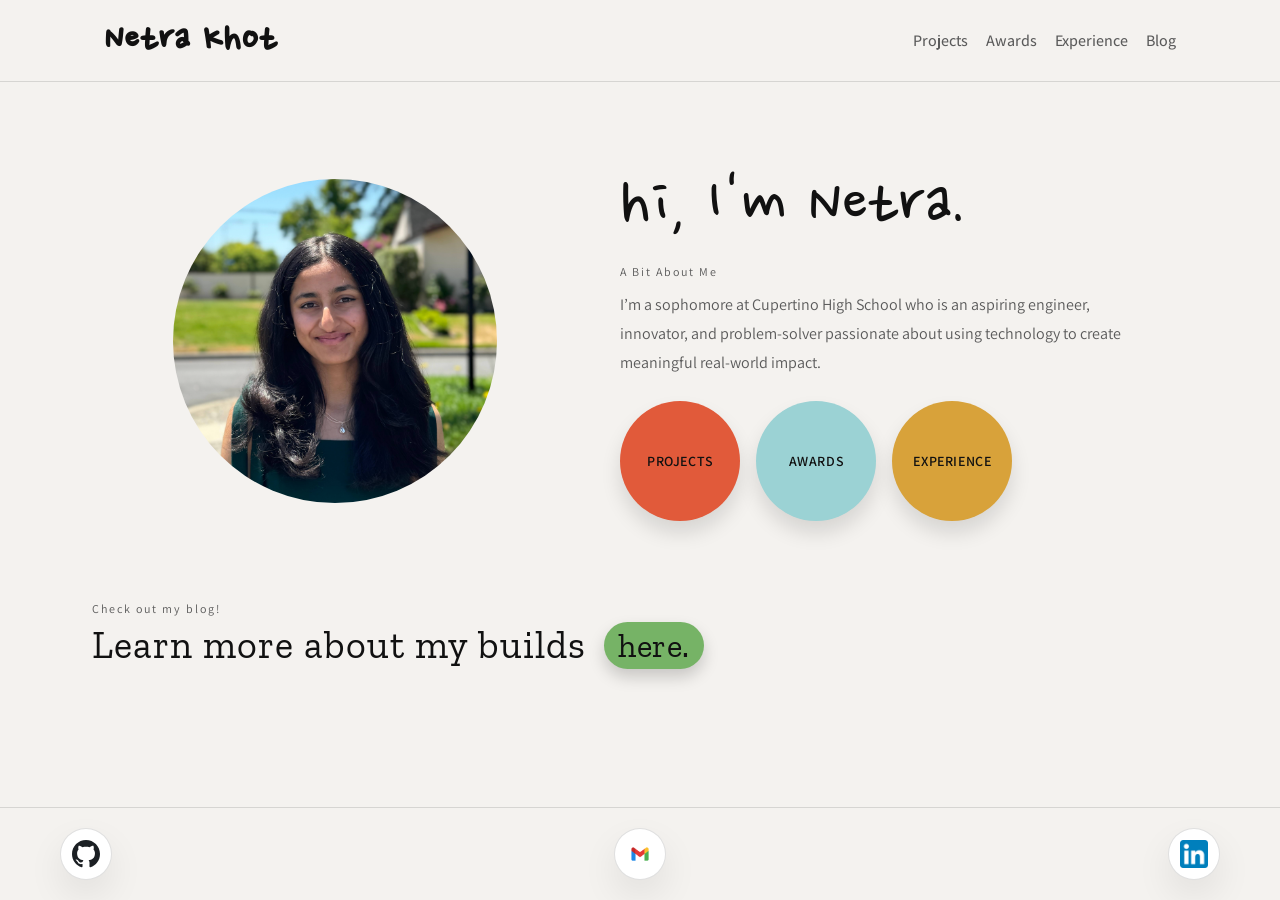
==== commit 7f9edf5c: "First update to site using codex" ====
--- a/docs/index.html
+++ b/docs/index.html
@@ -5,225 +5,72 @@
   <meta name="viewport" content="width=device-width, initial-scale=1.0">
   <meta name="description" content="Netra Khot personal website with projects, awards, and experiences.">
   <title>Netra Khot</title>
-  <link rel="icon" type="image/svg+xml" href="data:image/svg+xml,%3Csvg xmlns='http://www.w3.org/2000/svg' width='16' height='16' viewBox='0 0 16 16'%3E%3Crect width='16' height='16' fill='%23000000'/%3E%3Ctext x='2' y='12' font-size='12' fill='%23ffffff'%3ENK%3C/text%3E%3C/svg%3E">
+  <link rel="icon" type="image/svg+xml" href="data:image/svg+xml,%3Csvg xmlns='http://www.w3.org/2000/svg' width='16' height='16' viewBox='0 0 16 16'%3E%3Crect width='16' height='16' fill='%23000000'/%3E%3Ctext x='3' y='11' font-size='9' fill='%23ffffff'%3Enk%3C/text%3E%3C/svg%3E">
   <link rel="preconnect" href="https://fonts.googleapis.com">
   <link rel="preconnect" href="https://fonts.gstatic.com" crossorigin>
-  <link href="https://fonts.googleapis.com/css2?family=Quicksand:wght@400;500;600&display=swap" rel="stylesheet">
+  <link href="https://fonts.googleapis.com/css2?family=Assistant:wght@400;500;600;700&family=Nanum+Pen+Script&family=Saira:wght@400;500;600;700&family=Zilla+Slab:wght@400;600&display=swap" rel="stylesheet">
   <link rel="stylesheet" href="css/styles.css">
 </head>
 <body>
   <div class="page">
     <nav class="top-nav">
       <div class="top-nav-inner">
-        <div class="logo"><a href="index.html">Netra Khot</a></div>
+        <div class="logo"><span class="nav-current" aria-current="page">Netra Khot</span></div>
         <div class="nav-links">
-          <a href="#about">About</a>
-          <a href="#projects">Projects</a>
-          <a href="#awards">Awards</a>
-          <a href="#experience">Experience</a>
+          <a href="projects.html">Projects</a>
+          <a href="awards.html">Awards</a>
+          <a href="experience.html">Experience</a>
           <a href="blog.html">Blog</a>
-          <a href="#contact">Contact</a>
         </div>
       </div>
     </nav>
 
     <header class="hero" id="top">
+      <img class="hero-photo" src="images/netrakhot.png" alt="Portrait of Netra Khot">
       <div class="hero-content">
-        <p class="eyebrow">10th grade student</p>
-        <h1>Exploring science, math, arts, and sports with curiosity and heart.</h1>
-        <p class="subtitle">I love turning ideas into projects that help the environment and the people around me. Tennis keeps me focused, and research keeps me curious.</p>
+        <h1>hi, I'm Netra.</h1>
+        <p class="hero-kicker">A Bit About Me</p>
+        <p class="hero-body">I’m a sophomore at Cupertino High School who is an aspiring engineer, innovator, 
+          and problem-solver passionate about using technology to create meaningful real-world impact.
+</p>
         <div class="hero-actions">
-          <a class="button primary" href="https://mail.google.com/mail/?view=cm&fs=1&to=netraqua@gmail.com" target="_blank" rel="noreferrer">Email me</a>
-          <a class="button ghost" href="#projects">See my projects</a>
-        </div>
-      </div>
-      <div class="hero-card reveal" style="--delay: 0.1s;">
-        <p class="hero-card-title">Quick facts</p>
-        <div class="hero-card-grid">
-          <div>
-            <p class="label">Focus</p>
-            <p>Environmental tech</p>
-          </div>
-          <div>
-            <p class="label">Sports</p>
-            <p>Tennis, UTR 3.35</p>
-          </div>
-          <div>
-            <p class="label">Music</p>
-            <p>Violin, 2nd chair</p>
-          </div>
-          <div>
-            <p class="label">Community</p>
-            <p>Girl Scouts Cadette</p>
-          </div>
+          <a class="button projects" href="projects.html">Projects</a>
+          <a class="button contact" href="awards.html">Awards</a>
+          <a class="button resume" href="experience.html">Experience</a>
         </div>
       </div>
     </header>
 
     <section id="about" class="section">
       <div class="section-header">
-        <p class="section-kicker">About</p>
-        <h2>Small experiments, real-world impact.</h2>
+        <p class="section-kicker">Check out my blog!</p>
+        <h2>
+          Learn more about my builds
+          <a class="inline-button" href="blog.html">here.</a>
+        </h2>
       </div>
-      <p class="section-body">I am a 10th grade student motivated by the environment and how technology can improve it. I have participated in science fairs, building projects focused on recycling, animals, and ocean health. I enjoy tennis and have been playing for three years. I also work with Python, PyTorch, Pandas, and other tools to build ideas into prototypes.</p>
+      <p class="section-body"></p>
     </section>
 
-    <section id="projects" class="section">
-      <div class="section-header">
-        <p class="section-kicker">Projects</p>
-        <h2>Projects I am building right now.</h2>
-      </div>
-      <div class="grid-2 projects-grid">
-        <article class="media-card reveal" style="--delay: 0.1s;">
-          <img src="images/project-dog-feeder.svg" alt="Illustration of an automatic dog feeder project">
-          <div>
-            <h3>Automatic dog feeder</h3>
-            <p class="muted">July 2022</p>
-            <p>Functioning feeder to support service dog owners with Alzheimer's.</p>
-            <div class="tags">
-              <span class="tag">Assistive tech</span>
-              <span class="tag">Hardware</span>
-            </div>
-          </div>
-        </article>
-        <article class="media-card reveal" style="--delay: 0.2s;">
-          <img src="images/project-recycling-robot.svg" alt="Illustration of an AI recycling robot project">
-          <div>
-            <h3>AI recycling robot</h3>
-            <p class="muted">March 2023</p>
-            <p>Robot to recognize and collect aluminum cans to prevent beach pollution.</p>
-            <div class="tags">
-              <span class="tag">Computer vision</span>
-              <span class="tag">Robotics</span>
-            </div>
-          </div>
-        </article>
-        <article class="media-card reveal" style="--delay: 0.3s;">
-          <img src="images/project-smart-recycling.svg" alt="Illustration of a smart recycling bin project">
-          <div>
-            <h3>Smart recycling bin</h3>
-            <p class="muted">July 2023</p>
-            <p>Smart bin to sort different bottle types and reduce contamination.</p>
-            <div class="tags">
-              <span class="tag">Sensing</span>
-              <span class="tag">Sustainability</span>
-            </div>
-          </div>
-        </article>
-        <article class="media-card reveal" style="--delay: 0.4s;">
-          <img src="images/project-coral-bleaching.svg" alt="Illustration of coral bleaching detection project">
-          <div>
-            <h3>Coral bleaching detection</h3>
-            <p class="muted">March 2024</p>
-            <p>Neural network to detect coral bleaching and protect aquatic life.</p>
-            <div class="tags">
-              <span class="tag">Neural networks</span>
-              <span class="tag">Ocean health</span>
-            </div>
-          </div>
-        </article>
-      </div>
-    </section>
-
-    <section id="awards" class="section">
-      <div class="section-header">
-        <p class="section-kicker">Awards</p>
-        <h2>Recognition for science fairs and leadership.</h2>
-      </div>
-      <div class="grid-2">
-        <article class="media-card reveal" style="--delay: 0.1s;">
-          <img src="images/award-synopsys-7.svg" alt="Illustration of Synopsys Science Fair award">
-          <div>
-            <h3>Synopsys Science Fair Winner</h3>
-            <p>Second place for the AI recycling robot that identifies aluminum cans.</p>
-          </div>
-        </article>
-        <article class="media-card reveal" style="--delay: 0.2s;">
-          <img src="images/award-synopsys-8.svg" alt="Illustration of Synopsys Science Fair award">
-          <div>
-            <h3>Synopsys Science Fair Winner</h3>
-            <p>Recognition for the coral bleaching detection neural network.</p>
-          </div>
-        </article>
-        <article class="media-card reveal" style="--delay: 0.3s;">
-          <img src="images/award-csef.svg" alt="Illustration of CSEF honorable mention award">
-          <div>
-            <h3>Honorable Mention - CSEF statewide fair</h3>
-            <p>Honorable mention for the AI recycling robot.</p>
-          </div>
-        </article>
-        <article class="media-card reveal" style="--delay: 0.4s;">
-          <img src="images/award-s4-third.svg" alt="Illustration of S4 third place award">
-          <div>
-            <h3>S4 third place winner</h3>
-            <p>Automatic dog feeder project for service dog owners.</p>
-          </div>
-        </article>
-        <article class="media-card reveal" style="--delay: 0.5s;">
-          <img src="images/award-s4-first.svg" alt="Illustration of S4 first place award">
-          <div>
-            <h3>S4 first place winner</h3>
-            <p>Smart recycling bin to sort bottle types and reduce contamination.</p>
-          </div>
-        </article>
-        <article class="media-card reveal" style="--delay: 0.6s;">
-          <img src="images/award-spotlight.svg" alt="Illustration of student spotlight award">
-          <div>
-            <h3>Student spotlight award</h3>
-            <p>Recognized for academic excellence in October 2023.</p>
-          </div>
-        </article>
-      </div>
-    </section>
-
-    <section id="experience" class="section">
-      <div class="section-header">
-        <p class="section-kicker">Experience</p>
-        <h2>Teams, leadership, and creative outlets.</h2>
-      </div>
-      <div class="experience-grid">
-        <article class="experience-card reveal" style="--delay: 0.1s;">
-          <img src="images/exp-tennis.svg" alt="Illustration of tennis experience">
-          <div>
-            <h3>Tennis</h3>
-            <p class="muted">August 2021 - present</p>
-            <p>UTR 3.35, WTN 24.5. Captain of Lawson Junior Varsity tennis team, played singles #1 and won the division championship.</p>
-          </div>
-        </article>
-        <article class="experience-card reveal" style="--delay: 0.2s;">
-          <img src="images/exp-violin.svg" alt="Illustration of violin experience">
-          <div>
-            <h3>Violin player - School Orchestra</h3>
-            <p class="muted">August 2021 - present</p>
-            <p>Promoted early to advanced level, 2nd chair with three years of orchestra experience.</p>
-          </div>
-        </article>
-        <article class="experience-card reveal" style="--delay: 0.3s;">
-          <img src="images/exp-girl-scouts.svg" alt="Illustration of Girl Scouts experience">
-          <div>
-            <h3>Girl Scouts</h3>
-            <p class="muted">August 2018 - present</p>
-            <p>Cadette working on a Silver Award Project with guidance from the Cupertino Mayor. Annual cookie and nut sales in booths and door-to-door.</p>
-          </div>
-        </article>
-        <article class="experience-card reveal" style="--delay: 0.4s;">
-          <img src="images/exp-web-leader.svg" alt="Illustration of WEB Leader experience">
-          <div>
-            <h3>WEB Leader</h3>
-            <p class="muted">October 2023</p>
-            <p>Mentor for incoming students through monthly meetings and activities in the WEB program.</p>
-          </div>
-        </article>
-      </div>
-    </section>
 
     <section id="contact" class="section contact">
-      <div class="contact-card reveal" style="--delay: 0.1s;">
-        <h2>Let's connect.</h2>
-        <p>If you want to collaborate, share feedback, or learn more about my projects, send me a message.</p>
-        <a class="button primary" href="https://mail.google.com/mail/?view=cm&fs=1&to=netraqua@gmail.com" target="_blank" rel="noreferrer">Email me</a>
+      <div class="contact-icons" aria-label="Social links">
+        <a class="contact-icon" href="https://github.com/moonleaf1" aria-label="GitHub" target="_blank" rel="noopener">
+          <img src="images/icon-github.svg" alt="" loading="lazy">
+        </a>
+        <a class="contact-icon" href="https://mail.google.com/mail/?view=cm&fs=1&to=netraaqua@gmail.com" aria-label="Email" target="_blank" rel="noopener">
+          <img class="icon-gmail" src="images/icon-gmail.png" alt="" loading="lazy">
+        </a>
+        <a class="contact-icon" href="https://www.linkedin.com" aria-label="LinkedIn" target="_blank" rel="noopener">
+          <img src="images/icon-linkedin.png" alt="" loading="lazy">
+        </a>
       </div>
     </section>
   </div>
+  <script>
+    window.addEventListener("load", () => {
+      window.scrollTo(0, 0);
+    });
+  </script>
 </body>
 </html>
--- a/docs/css/styles.css
+++ b/docs/css/styles.css
@@ -1,15 +1,15 @@
 :root {
-  --bg: #eef4ff;
-  --panel: #f7f9ff;
-  --accent: #3d5afe;
-  --accent-strong: #1a2b6b;
-  --accent-soft: #b1c6ff;
-  --signal: #2dd4bf;
-  --ink: #101426;
-  --slate: #3f4c6b;
+  --bg: #f4f2ef;
+  --panel: #ffffff;
+  --accent: #111111;
+  --accent-strong: #111111;
+  --accent-soft: #dcd7d0;
+  --signal: #111111;
+  --ink: #111111;
+  --slate: #5a5a5a;
   --white: #ffffff;
-  --shadow: 0 18px 40px rgba(16, 20, 38, 0.12);
-  --line: rgba(16, 20, 38, 0.12);
+  --shadow: 0 16px 36px rgba(0, 0, 0, 0.08);
+  --line: rgba(0, 0, 0, 0.12);
 }
 
 * {
@@ -19,62 +19,46 @@
 }
 
 body {
-  font-family: "Quicksand", "Trebuchet MS", sans-serif;
+  font-family: "Assistant", "Trebuchet MS", sans-serif;
   background-color: var(--bg);
-  background-image:
-    url("data:image/svg+xml,%3Csvg xmlns='http://www.w3.org/2000/svg' width='140' height='140' viewBox='0 0 140 140' fill='none' stroke='%23101426' stroke-opacity='0.08' stroke-width='2'%3E%3Cpath d='M12 28h52v36h36'/%3E%3Cpath d='M28 96h36v24'/%3E%3Ccircle cx='64' cy='64' r='6'/%3E%3Ccircle cx='100' cy='64' r='6'/%3E%3Ccircle cx='64' cy='120' r='6'/%3E%3C/svg%3E"),
-    url("data:image/svg+xml,%3Csvg xmlns='http://www.w3.org/2000/svg' width='160' height='160' viewBox='0 0 160 160' fill='none' stroke='%23101426' stroke-opacity='0.07' stroke-width='2'%3E%3Ccircle cx='80' cy='80' r='30'/%3E%3Cpath d='M60 80c12-10 28-10 40 0'/%3E%3C/svg%3E"),
-    url("data:image/svg+xml,%3Csvg xmlns='http://www.w3.org/2000/svg' width='180' height='180' viewBox='0 0 180 180' fill='none' stroke='%23101426' stroke-opacity='0.07' stroke-width='2'%3E%3Ccircle cx='70' cy='86' r='18'/%3E%3Ccircle cx='110' cy='86' r='18'/%3E%3Crect x='86' y='36' width='8' height='80'/%3E%3Cpath d='M90 30v-12'/%3E%3C/svg%3E"),
-    url("data:image/svg+xml,%3Csvg xmlns='http://www.w3.org/2000/svg' width='150' height='150' viewBox='0 0 150 150' fill='none' stroke='%23101426' stroke-opacity='0.08' stroke-width='2'%3E%3Cpath d='M24 40h20v20H24z'/%3E%3Cpath d='M70 36h16v28'/%3E%3Cpath d='M98 66h28'/%3E%3Cpath d='M92 96c8 12 20 12 28 0'/%3E%3C/svg%3E"),
-    linear-gradient(0deg, transparent 24%, rgba(16, 20, 38, 0.04) 25%, rgba(16, 20, 38, 0.04) 26%, transparent 27%, transparent 74%, rgba(16, 20, 38, 0.04) 75%, rgba(16, 20, 38, 0.04) 76%, transparent 77%, transparent),
-    linear-gradient(90deg, transparent 24%, rgba(16, 20, 38, 0.04) 25%, rgba(16, 20, 38, 0.04) 26%, transparent 27%, transparent 74%, rgba(16, 20, 38, 0.04) 75%, rgba(16, 20, 38, 0.04) 76%, transparent 77%, transparent);
-  background-size: 160px 160px, 200px 200px, 220px 220px, 180px 180px, 48px 48px, 48px 48px;
-  background-position: 10px 20px, 80px 40px, 30px 120px, 120px 100px, 0 0, 0 0;
+  background-image: none;
   color: var(--ink);
   min-height: 100vh;
 }
 
+h1,
+h2,
+h3,
+h4,
+h5,
+h6 {
+  font-family: "Saira", "Trebuchet MS", sans-serif;
+}
+
 body::before,
 body::after {
-  content: "";
+  content: none;
+}
+
+.page {
+  max-width: 1160px;
+  margin: 0 auto;
+  padding: 120px 32px 120px;
+}
+
+
+.top-nav {
+  margin-bottom: 48px;
+  padding: 0;
   position: fixed;
-  width: 420px;
-  height: 420px;
-  border-radius: 24%;
-  z-index: -1;
-  filter: blur(0px);
-  opacity: 0.3;
-}
-
-body::before {
-  top: -160px;
-  right: -160px;
-  background: radial-gradient(circle, rgba(61, 90, 254, 0.5), transparent 65%);
-}
-
-body::after {
-  bottom: -200px;
-  left: -160px;
-  background: radial-gradient(circle, rgba(45, 212, 191, 0.5), transparent 70%);
-}
-
-.page {
-  max-width: 1120px;
-  margin: 0 auto;
-  padding: 32px 24px 80px;
-}
-
-.top-nav {
-  margin-bottom: 40px;
-  padding: 0;
-  position: sticky;
   top: 0;
+  left: 0;
+  right: 0;
+  background: var(--bg);
+  border-bottom: 1px solid var(--line);
+  width: 100%;
+  margin-left: 0;
   z-index: 10;
-  background: rgba(238, 244, 255, 0.92);
-  backdrop-filter: blur(8px);
-  border-bottom: 2px solid var(--line);
-  width: 100vw;
-  margin-left: calc(50% - 50vw);
 }
 
 .top-nav-inner {
@@ -87,11 +71,10 @@
 }
 
 .logo {
-  font-family: "Quicksand", "Trebuchet MS", sans-serif;
-  font-size: 32px;
-  font-weight: 700;
-  letter-spacing: 0.8px;
-  text-transform: uppercase;
+  font-family: "Nanum Pen Script", "Saira", "Trebuchet MS", sans-serif;
+  font-size: 42px;
+  font-weight: 400;
+  letter-spacing: 1px;
 }
 
 .logo a {
@@ -116,40 +99,43 @@
   color: var(--ink);
 }
 
+.nav-current {
+  color: var(--ink);
+  font-weight: 600;
+  user-select: none;
+}
+
 .hero {
   display: grid;
-  grid-template-columns: minmax(0, 1.1fr) minmax(0, 0.9fr);
-  gap: 32px;
-  align-items: center;
-  margin-bottom: 64px;
+  grid-template-columns: minmax(0, 0.9fr) minmax(0, 1.1fr);
+  gap: 64px;
+  align-items: center;
+  margin: 40px 0 80px;
+}
+
+.hero-content {
+  max-width: 520px;
 }
 
 .hero-content h1 {
-  font-family: "Quicksand", "Trebuchet MS", sans-serif;
-  font-size: clamp(2.6rem, 4.5vw, 3.8rem);
-  margin: 16px 0 16px;
+  font-family: "Nanum Pen Script", "Saira", "Trebuchet MS", sans-serif;
+  font-size: clamp(3.2rem, 6vw, 4.6rem);
+  margin: 0 0 12px;
   color: var(--ink);
-  text-transform: uppercase;
-  letter-spacing: 1px;
-}
-
-.eyebrow {
-  text-transform: uppercase;
-  letter-spacing: 3px;
-  font-size: 11px;
-  color: var(--slate);
-}
-
-.subtitle {
-  font-size: 18px;
-  line-height: 1.6;
-  color: var(--slate);
-  margin-bottom: 24px;
+  text-align: left;
+  font-weight: 400;
+}
+
+.hero-kicker {
+  letter-spacing: 2px;
+  font-size: 12px;
+  color: var(--slate);
+  margin-bottom: 12px;
 }
 
 .hero-actions {
   display: flex;
-  gap: 12px;
+  gap: 16px;
   flex-wrap: wrap;
 }
 
@@ -157,29 +143,61 @@
   display: inline-flex;
   align-items: center;
   justify-content: center;
-  border-radius: 12px;
-  padding: 12px 24px;
+  border-radius: 999px;
+  font-weight: 600;
   text-decoration: none;
-  font-weight: 600;
-  border: 1px solid transparent;
+  border: 2px solid transparent;
   transition: transform 0.2s ease, box-shadow 0.2s ease;
-}
-
-.button.primary {
-  background: var(--accent);
-  color: var(--white);
-  box-shadow: var(--shadow);
-  border: 2px solid var(--accent-strong);
-}
-
-.button.ghost {
-  border-color: var(--line);
-  color: var(--ink);
-  background: var(--panel);
+  width: 120px;
+  height: 120px;
+  text-transform: uppercase;
+  letter-spacing: 0.6px;
+  font-size: 14px;
+}
+
+.button.resume {
+  background: #d8a23a;
+  color: #111111;
+  box-shadow: 0 12px 20px rgba(0, 0, 0, 0.12);
+}
+
+.button.projects {
+  background: #e15a3a;
+  color: #111111;
+  box-shadow: 0 12px 20px rgba(0, 0, 0, 0.12);
+}
+
+.button.contact {
+  background: #9bd2d4;
+  color: #111111;
+  box-shadow: 0 12px 20px rgba(0, 0, 0, 0.12);
+}
+
+.button.blog {
+  background: #b8c07a;
+  color: #111111;
+  box-shadow: 0 12px 20px rgba(0, 0, 0, 0.12);
 }
 
 .button:hover {
   transform: translateY(-2px);
+}
+
+.hero-body {
+  font-size: 16px;
+  line-height: 1.8;
+  color: var(--slate);
+  margin-bottom: 24px;
+}
+
+.hero-photo {
+  width: clamp(216px, 28.8vw, 324px);
+  height: clamp(216px, 28.8vw, 324px);
+  border-radius: 50%;
+  object-fit: cover;
+  object-position: center;
+  border: none;
+  transform: translateX(25%);
 }
 
 .hero-card {
@@ -187,7 +205,7 @@
   border-radius: 20px;
   padding: 24px;
   box-shadow: var(--shadow);
-  border: 2px solid var(--line);
+  border: 1px solid var(--line);
 }
 
 .hero-card-title {
@@ -222,7 +240,6 @@
 }
 
 .section-kicker {
-  text-transform: uppercase;
   letter-spacing: 2px;
   font-size: 12px;
   color: var(--slate);
@@ -230,10 +247,43 @@
 }
 
 .section-header h2 {
-  font-family: "Quicksand", "Trebuchet MS", sans-serif;
-  font-size: clamp(2rem, 3.2vw, 2.7rem);
-  text-transform: uppercase;
+  font-family: "Saira", "Trebuchet MS", sans-serif;
+  font-size: clamp(2rem, 3vw, 2.6rem);
   letter-spacing: 1px;
+  font-weight: 400;
+}
+
+#projects .section-header h2,
+#awards .section-header h2,
+#experience .section-header h2 {
+  font-family: "Zilla Slab", "Saira", "Trebuchet MS", sans-serif;
+}
+
+#about .section-header h2 {
+  font-family: "Zilla Slab", "Saira", "Trebuchet MS", sans-serif;
+}
+
+.inline-button {
+  display: inline-flex;
+  align-items: center;
+  justify-content: center;
+  padding: 4px 14px;
+  margin-left: 8px;
+  border-radius: 999px;
+  background: rgb(118, 179, 102);
+  color: #111111;
+  text-decoration: none;
+  font-size: 0.85em;
+  letter-spacing: 0.6px;
+  box-shadow: 0 8px 16px rgba(0, 0, 0, 0.18);
+  text-transform: none;
+  vertical-align: middle;
+  position: relative;
+  top: -4px;
+}
+
+.inline-button:hover {
+  transform: translateY(-1px);
 }
 
 .section-body {
@@ -243,6 +293,10 @@
   max-width: 820px;
 }
 
+.about-actions {
+  margin-top: 18px;
+}
+
 .grid-2 {
   display: grid;
   grid-template-columns: repeat(2, minmax(0, 1fr));
@@ -253,16 +307,121 @@
   grid-template-columns: 1fr;
 }
 
+.projects-stack {
+  display: grid;
+  gap: 28px;
+}
+
+.project-panel {
+  display: grid;
+  grid-template-columns: minmax(0, 1fr) minmax(0, 1fr);
+  background: var(--panel);
+  border: 1px solid var(--line);
+  border-radius: 18px;
+  overflow: hidden;
+  box-shadow: var(--shadow);
+}
+
+.project-copy {
+  background: var(--white);
+  padding: 32px;
+}
+
+.awards .project-panel {
+  grid-template-columns: 1fr;
+}
+
+.awards .project-copy {
+  padding: 44px 56px;
+}
+
+.experience .project-copy {
+  padding: 14px 22px;
+}
+
+.experience .project-title {
+  margin-bottom: 10px;
+}
+
+.experience .muted {
+  margin-bottom: 6px;
+}
+
+.experience .project-copy > p {
+  margin: 6px 0 0;
+  line-height: 1.45;
+}
+
+.experience .project-panel {
+  grid-template-columns: 1fr;
+}
+
+.experience .project-media {
+  display: none;
+}
+
+.project-title {
+  display: flex;
+  gap: 14px;
+  align-items: flex-start;
+  margin-bottom: 16px;
+}
+
+.project-title h3 {
+  margin-bottom: 4px;
+  font-family: "Saira", "Trebuchet MS", sans-serif;
+  font-weight: 500;
+}
+
+.project-bar {
+  width: 6px;
+  height: 54px;
+  border-radius: 999px;
+  background: #2f5bff;
+  margin-top: 4px;
+}
+
+.project-copy p {
+  color: var(--slate);
+  line-height: 1.7;
+  margin: 0;
+}
+
+.project-media {
+  display: flex;
+  align-items: center;
+  justify-content: center;
+  background: #e6dfd6;
+  padding: 0;
+}
+
+.project-media img {
+  width: 100%;
+  height: 100%;
+  border-radius: 0;
+  box-shadow: none;
+  object-fit: cover;
+  transform: none;
+}
+
+.project-panel:nth-child(even) .project-media {
+  background: #f0e6da;
+}
+
+.project-panel:nth-child(even) .project-media img {
+  transform: none;
+}
+
 .media-card {
   background: var(--panel);
-  border-radius: 20px;
+  border-radius: 16px;
   padding: 18px;
   display: grid;
   grid-template-columns: 120px minmax(0, 1fr);
   gap: 18px;
   align-items: center;
   box-shadow: var(--shadow);
-  border: 2px solid var(--line);
+  border: 1px solid var(--line);
 }
 
 .media-card img {
@@ -270,8 +429,8 @@
   height: 120px;
   border-radius: 12px;
   object-fit: cover;
-  border: 2px solid var(--line);
-  background: #eff4ff;
+  border: 1px solid var(--line);
+  background: #f1ede7;
 }
 
 .media-card h3 {
@@ -294,7 +453,7 @@
 .tag {
   padding: 6px 12px;
   border-radius: 10px;
-  background: rgba(61, 90, 254, 0.12);
+  background: var(--accent-soft);
   font-size: 11px;
   font-weight: 600;
   color: var(--accent-strong);
@@ -310,14 +469,14 @@
 
 .experience-card {
   background: var(--panel);
-  border-radius: 20px;
+  border-radius: 16px;
   padding: 20px;
   display: grid;
   grid-template-columns: 92px minmax(0, 1fr);
   gap: 16px;
   align-items: center;
   box-shadow: var(--shadow);
-  border: 2px solid var(--line);
+  border: 1px solid var(--line);
 }
 
 .experience-card img {
@@ -325,8 +484,8 @@
   height: 92px;
   border-radius: 14px;
   object-fit: cover;
-  background: #eff4ff;
-  border: 2px solid var(--line);
+  background: #f1ede7;
+  border: 1px solid var(--line);
 }
 
 .experience-card h3 {
@@ -339,25 +498,53 @@
   margin-bottom: 8px;
 }
 
-.contact {
+.section.contact {
+  margin-bottom: 0;
+  border-top: 1px solid var(--line);
+  padding-top: 32px;
+  position: fixed;
+  left: 0;
+  right: 0;
+  bottom: 0;
+  background: var(--bg);
+  padding: 20px 32px;
+  z-index: 10;
+}
+
+.contact-icons {
+  width: 100%;
+  max-width: 1160px;
+  margin: 0 auto;
   display: flex;
+  justify-content: space-between;
+}
+
+.contact-icon {
+  width: 52px;
+  height: 52px;
+  border-radius: 50%;
+  border: 1px solid var(--line);
+  background: var(--panel);
+  display: inline-flex;
+  align-items: center;
   justify-content: center;
-}
-
-.contact-card {
-  background: var(--accent-strong);
-  color: var(--white);
-  padding: 36px;
-  border-radius: 22px;
-  max-width: 760px;
-  text-align: center;
-  box-shadow: var(--shadow);
-  border: 2px solid rgba(255, 255, 255, 0.2);
-}
-
-.contact-card p {
-  color: rgba(255, 255, 255, 0.8);
-  margin: 12px 0 20px;
+  box-shadow: var(--shadow);
+  transition: transform 0.2s ease, box-shadow 0.2s ease;
+}
+
+.contact-icon img {
+  width: 28px;
+  height: 28px;
+}
+
+.icon-gmail {
+  width: 50px;
+  height: 50px;
+}
+
+.contact-icon:hover {
+  transform: translateY(-2px);
+  box-shadow: 0 18px 28px rgba(0, 0, 0, 0.12);
 }
 
 .blog-hero {
@@ -365,7 +552,7 @@
   border-radius: 20px;
   padding: 32px;
   box-shadow: var(--shadow);
-  border: 2px solid var(--line);
+  border: 1px solid var(--line);
   margin-bottom: 48px;
 }
 
@@ -378,7 +565,7 @@
   background: var(--panel);
   border-radius: 20px;
   padding: 22px;
-  border: 2px solid var(--line);
+  border: 1px solid var(--line);
   box-shadow: var(--shadow);
 }
 
@@ -399,11 +586,11 @@
   line-height: 1.6;
   overflow-x: auto;
   margin-top: 12px;
-  border: 2px solid rgba(255, 255, 255, 0.08);
+  border: 1px solid rgba(255, 255, 255, 0.08);
 }
 
 .blog-card code {
-  font-family: "Courier New", Courier, monospace;
+  font-family: "Assistant", "Trebuchet MS", sans-serif;
 }
 
 .blog-image {
@@ -411,7 +598,7 @@
   height: auto;
   border-radius: 12px;
   margin: 14px auto;
-  border: 2px solid var(--line);
+  border: 1px solid var(--line);
   box-shadow: var(--shadow);
   display: block;
 }
@@ -437,11 +624,24 @@
 @media (max-width: 960px) {
   .hero {
     grid-template-columns: 1fr;
+    gap: 32px;
+  }
+
+  .project-panel {
+    grid-template-columns: 1fr;
+  }
+
+  .project-media img {
+    transform: none;
   }
 
   .grid-2,
   .experience-grid {
     grid-template-columns: 1fr;
+  }
+
+  .contact-icons {
+    gap: 18px;
   }
 }
 
@@ -470,4 +670,10 @@
   .hero-card-grid {
     grid-template-columns: 1fr;
   }
-}
+
+  .button {
+    width: 96px;
+    height: 96px;
+    font-size: 12px;
+  }
+}
